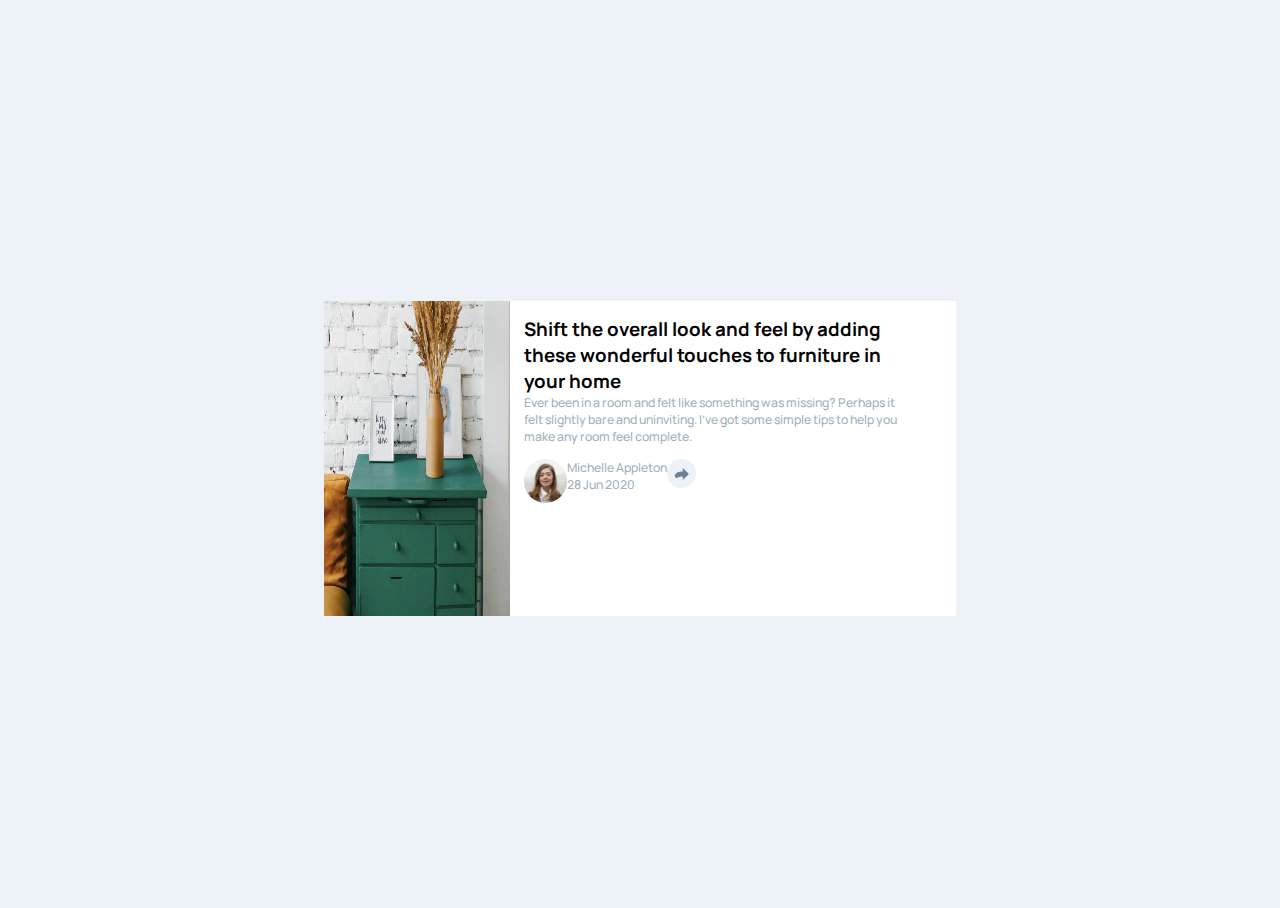
==== article-preview-component-master/index.html @ 0a891688 "initial setup and alot of styling for desktop" ====
<!DOCTYPE html>
<html lang="en">
<head>
  <meta charset="UTF-8">
  <meta name="viewport" content="width=device-width, initial-scale=1.0"> <!-- displays site properly based on user's device -->

  <link rel="icon" type="image/png" sizes="32x32" href="./images/favicon-32x32.png">
  <link rel="stylesheet" href="./index.css"/>
  <link rel="preconnect" href="https://fonts.gstatic.com">
  <link href="https://fonts.googleapis.com/css2?family=Manrope:wght@500;700&display=swap" rel="stylesheet">

  <title>Frontend Mentor | Article preview component</title>

  <!-- Feel free to remove these styles or customise in your own stylesheet 👍 -->
  <style>
    .attribution { font-size: 11px; text-align: center; }
    .attribution a { color: hsl(228, 45%, 44%); }
  </style>
</head>
<body>

  <main>
    <div class="container">
      <div class="drawers-container">
        <img id="drawers" src="./images/drawers.jpg"/>
      </div>
      <div class="content">
        <div class="content-data">
          <h2>Shift the overall look and feel by adding these wonderful 
            touches to furniture in your home</h2>
          <p>Ever been in a room and felt like something was missing? Perhaps 
            it felt slightly bare and uninviting. I’ve got some simple tips 
            to help you make any room feel complete.</p>
          <div class="meta">
            <img id="avatar-image" src="./images/avatar-michelle.jpg"/>
            <div class="avatar-info">
              <p>Michelle Appleton</p>
              <p>28 Jun 2020</p>
            </div>
            <img id="share" src="./images/icon-share.svg"/>
          </div>
        </div>
      </div>
    </div>
  </main>
  
  <!-- <div class="attribution">
    Challenge by <a href="https://www.frontendmentor.io?ref=challenge" target="_blank">Frontend Mentor</a>. 
    Coded by <a href="#">Your Name Here</a>.
  </div> -->
</body>
</html>
---- article-preview-component-master/index.css ----
html{
    font-family: 'Manrope';
    font-size: 0.9rem;
    background-color: hsl(210, 46%, 95%);
    height:100%;
}

body{
    height:100%;
}

main{
    display: flex;
    align-items: center;
    justify-content: center;
    height:100%;
}

.container{
    display: flex;
    flex-direction: row;
    align-items: center;
    justify-content: center;
    height:35%;
    width:50%;
    background-color: white;
}

.drawers-container{
    height:100%;
}

#drawers{
    width:100%;
    height:100%;
}

.content{
    display: flex;
    flex-direction: column;
    margin-left:1em;
    height:100%;
}

.content-data{
    width:90%;
}

.content-data h2{
    margin-bottom: 0;
    padding-bottom: 0;
    font-size: 1.3rem;
}

.content-data p{
    padding:0;
    margin:0;
    font-weight:500;
    font-size:0.85rem;
    color:hsl(212, 23%, 69%);
}

.meta{
    display: flex;
    flex-direction: row;
    margin-top:1em;
}

.avatar-info{
    display: flex;
    flex-direction: column;
}

.avatar-info p{
    margin:0;
    padding: 0;
}

#avatar-image{
    border-radius: 50%;
    width:3em;
    height:3em;
}

#share{
    width:1em;
    height:1em;
    padding:0.5em;
    background-color: hsl(210, 46%, 95%);
    border-radius: 50%;
    object-fit: contain;
}
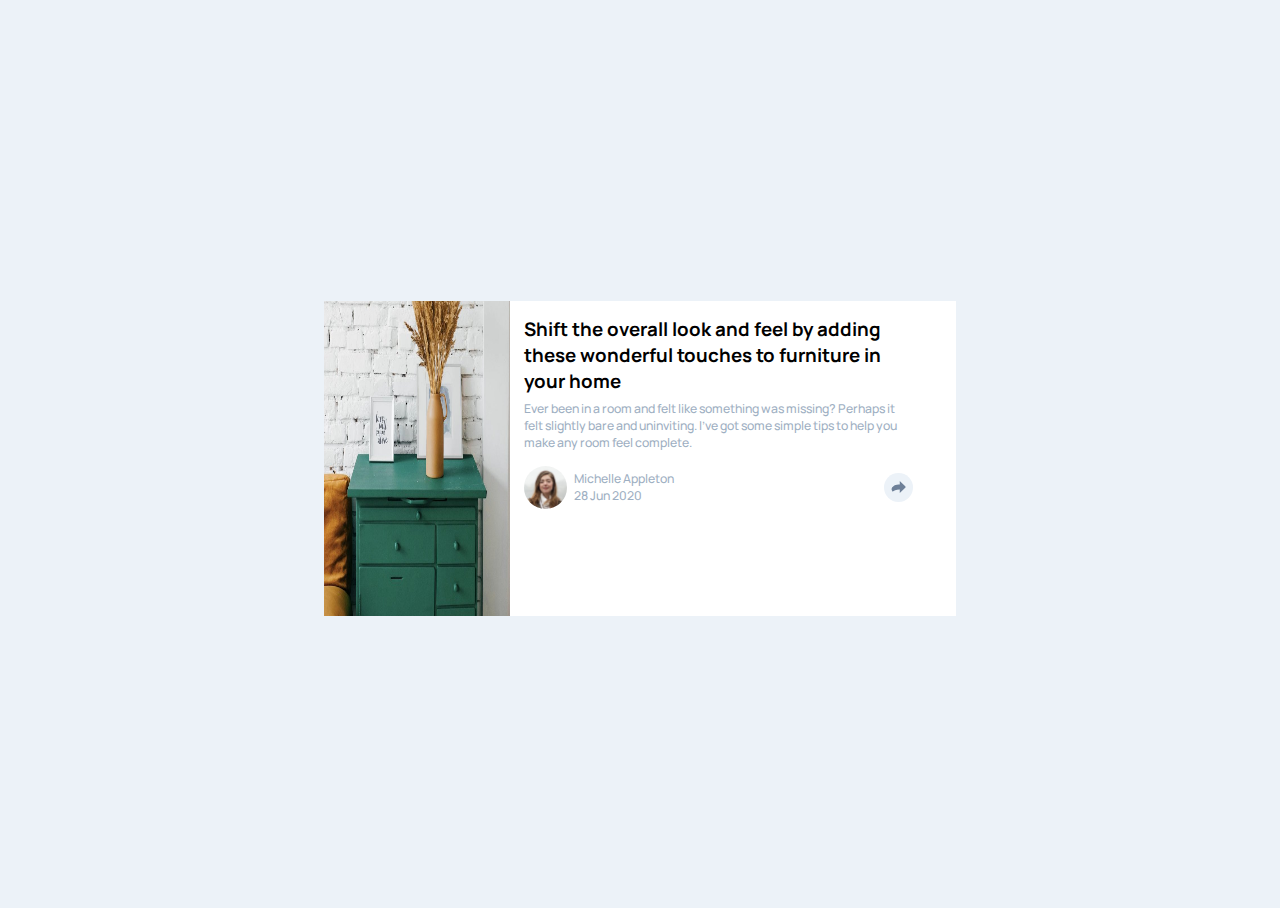
==== commit ec066b94: "some fixing to avatar card info" ====
--- a/article-preview-component-master/index.html
+++ b/article-preview-component-master/index.html
@@ -32,10 +32,12 @@
             it felt slightly bare and uninviting. I’ve got some simple tips 
             to help you make any room feel complete.</p>
           <div class="meta">
-            <img id="avatar-image" src="./images/avatar-michelle.jpg"/>
-            <div class="avatar-info">
-              <p>Michelle Appleton</p>
-              <p>28 Jun 2020</p>
+            <div class="avatar-meta">
+              <img id="avatar-image" src="./images/avatar-michelle.jpg"/>
+              <div class="avatar-info">
+                <p>Michelle Appleton</p>
+                <p>28 Jun 2020</p>
+              </div>
             </div>
             <img id="share" src="./images/icon-share.svg"/>
           </div>
--- a/article-preview-component-master/index.css
+++ b/article-preview-component-master/index.css
@@ -55,6 +55,7 @@
 .content-data p{
     padding:0;
     margin:0;
+    margin-top:0.5em;
     font-weight:500;
     font-size:0.85rem;
     color:hsl(212, 23%, 69%);
@@ -64,11 +65,20 @@
     display: flex;
     flex-direction: row;
     margin-top:1em;
+    justify-content: space-between;
+    align-items: center;
+}
+
+.avatar-meta{
+    display: flex;
+    flex-direction: row;
+    align-items: center;
 }
 
 .avatar-info{
     display: flex;
     flex-direction: column;
+    margin-left:0.5em;
 }
 
 .avatar-info p{
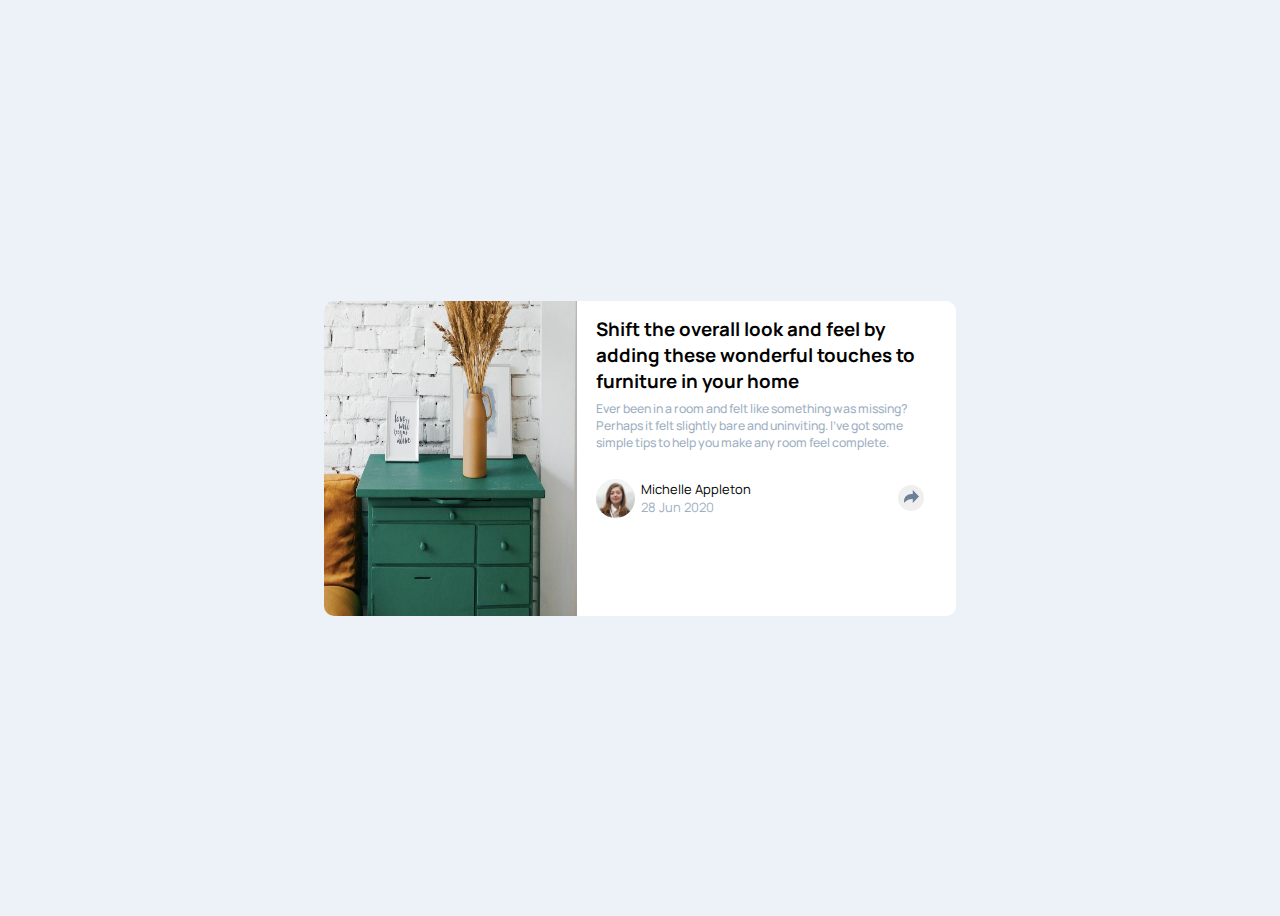
==== commit cf4c86a4: "major changes to styling which led to more responsitivity in desktop" ====
--- a/article-preview-component-master/index.html
+++ b/article-preview-component-master/index.html
@@ -1,54 +1,71 @@
 <!DOCTYPE html>
 <html lang="en">
-<head>
-  <meta charset="UTF-8">
-  <meta name="viewport" content="width=device-width, initial-scale=1.0"> <!-- displays site properly based on user's device -->
+  <head>
+    <meta charset="UTF-8" />
+    <meta name="viewport" content="width=device-width, initial-scale=1.0" />
+    <!-- displays site properly based on user's device -->
 
-  <link rel="icon" type="image/png" sizes="32x32" href="./images/favicon-32x32.png">
-  <link rel="stylesheet" href="./index.css"/>
-  <link rel="preconnect" href="https://fonts.gstatic.com">
-  <link href="https://fonts.googleapis.com/css2?family=Manrope:wght@500;700&display=swap" rel="stylesheet">
+    <link
+      rel="icon"
+      type="image/png"
+      sizes="32x32"
+      href="./images/favicon-32x32.png"
+    />
+    <link rel="stylesheet" href="./index.css" />
+    <link rel="preconnect" href="https://fonts.gstatic.com" />
+    <link
+      href="https://fonts.googleapis.com/css2?family=Manrope:wght@500;700&display=swap"
+      rel="stylesheet"
+    />
 
-  <title>Frontend Mentor | Article preview component</title>
+    <title>Frontend Mentor | Article preview component</title>
 
-  <!-- Feel free to remove these styles or customise in your own stylesheet 👍 -->
-  <style>
-    .attribution { font-size: 11px; text-align: center; }
-    .attribution a { color: hsl(228, 45%, 44%); }
-  </style>
-</head>
-<body>
-
-  <main>
+    <!-- Feel free to remove these styles or customise in your own stylesheet 👍 -->
+    <style>
+      .attribution {
+        font-size: 11px;
+        text-align: center;
+      }
+      .attribution a {
+        color: hsl(228, 45%, 44%);
+      }
+    </style>
+  </head>
+  <body>
     <div class="container">
-      <div class="drawers-container">
-        <img id="drawers" src="./images/drawers.jpg"/>
-      </div>
-      <div class="content">
-        <div class="content-data">
-          <h2>Shift the overall look and feel by adding these wonderful 
-            touches to furniture in your home</h2>
-          <p>Ever been in a room and felt like something was missing? Perhaps 
-            it felt slightly bare and uninviting. I’ve got some simple tips 
-            to help you make any room feel complete.</p>
+      <img id="drawers" src="./images/drawers.jpg" />
+      <div class="content-container">
+        <div class="content">
+          <h2 class="heading">
+            Shift the overall look and feel by adding these wonderful touches to
+            furniture in your home
+          </h2>
+          <p class="subtext">
+            Ever been in a room and felt like something was missing? Perhaps it
+            felt slightly bare and uninviting. I’ve got some simple tips to help
+            you make any room feel complete.
+          </p>
+  
           <div class="meta">
             <div class="avatar-meta">
-              <img id="avatar-image" src="./images/avatar-michelle.jpg"/>
+              <img id="avatar-image" src="./images/avatar-michelle.jpg" />
               <div class="avatar-info">
-                <p>Michelle Appleton</p>
+                <p><span>Michelle Appleton</span></p>
                 <p>28 Jun 2020</p>
               </div>
             </div>
-            <img id="share" src="./images/icon-share.svg"/>
+            <button class="button">
+              <img src="images/icon-share.svg" alt="" color="white" />
+            </button>
           </div>
         </div>
+
       </div>
     </div>
-  </main>
-  
-  <!-- <div class="attribution">
+
+    <!-- <div class="attribution">
     Challenge by <a href="https://www.frontendmentor.io?ref=challenge" target="_blank">Frontend Mentor</a>. 
     Coded by <a href="#">Your Name Here</a>.
   </div> -->
-</body>
-</html>+  </body>
+</html>
--- a/article-preview-component-master/index.css
+++ b/article-preview-component-master/index.css
@@ -1,58 +1,53 @@
-html{
+*{
     font-family: 'Manrope';
     font-size: 0.9rem;
+}
+
+
+body{
+    height:100vh;
     background-color: hsl(210, 46%, 95%);
+    display: flex;
+    justify-content: center;
+    align-items: center;
+}
+
+
+.container{
+    display: flex;
+    width:50%;
+    min-height: 35%;
+    background-color: white;
+    border-radius: 10px;
+}
+
+
+#drawers{
+    width:40%;
+    border-radius: 10px 0px 0px 10px;
+}
+
+.content-container{
+    display: flex;
+    flex-direction: column;
+    justify-content: center;
+    align-items: center;
+    width:60%;
+    
+}
+
+.content{
+    width:90%;
     height:100%;
 }
 
-body{
-    height:100%;
-}
-
-main{
-    display: flex;
-    align-items: center;
-    justify-content: center;
-    height:100%;
-}
-
-.container{
-    display: flex;
-    flex-direction: row;
-    align-items: center;
-    justify-content: center;
-    height:35%;
-    width:50%;
-    background-color: white;
-}
-
-.drawers-container{
-    height:100%;
-}
-
-#drawers{
-    width:100%;
-    height:100%;
-}
-
-.content{
-    display: flex;
-    flex-direction: column;
-    margin-left:1em;
-    height:100%;
-}
-
-.content-data{
-    width:90%;
-}
-
-.content-data h2{
+.heading{
     margin-bottom: 0;
     padding-bottom: 0;
     font-size: 1.3rem;
 }
 
-.content-data p{
+.subtext{
     padding:0;
     margin:0;
     margin-top:0.5em;
@@ -64,9 +59,9 @@
 .meta{
     display: flex;
     flex-direction: row;
-    margin-top:1em;
     justify-content: space-between;
     align-items: center;
+    height:30%;
 }
 
 .avatar-meta{
@@ -84,6 +79,11 @@
 .avatar-info p{
     margin:0;
     padding: 0;
+    color:hsl(212, 23%, 69%);
+}
+
+.avatar-info span{
+    color:black
 }
 
 #avatar-image{
@@ -92,11 +92,23 @@
     height:3em;
 }
 
+.button{
+    border:0;
+    border-radius: 50%;
+    width:2em;
+    height:2em;
+    margin-right:1em;
+}
+
 #share{
-    width:1em;
-    height:1em;
+    width:10em;
+    height:10em;
     padding:0.5em;
-    background-color: hsl(210, 46%, 95%);
     border-radius: 50%;
     object-fit: contain;
-}+    background-image: url("./images/icon-share.svg");
+    /* background-image: url('./images/icon-share.svg'); */
+    background-color: hsl(210, 46%, 95%);
+}
+
+
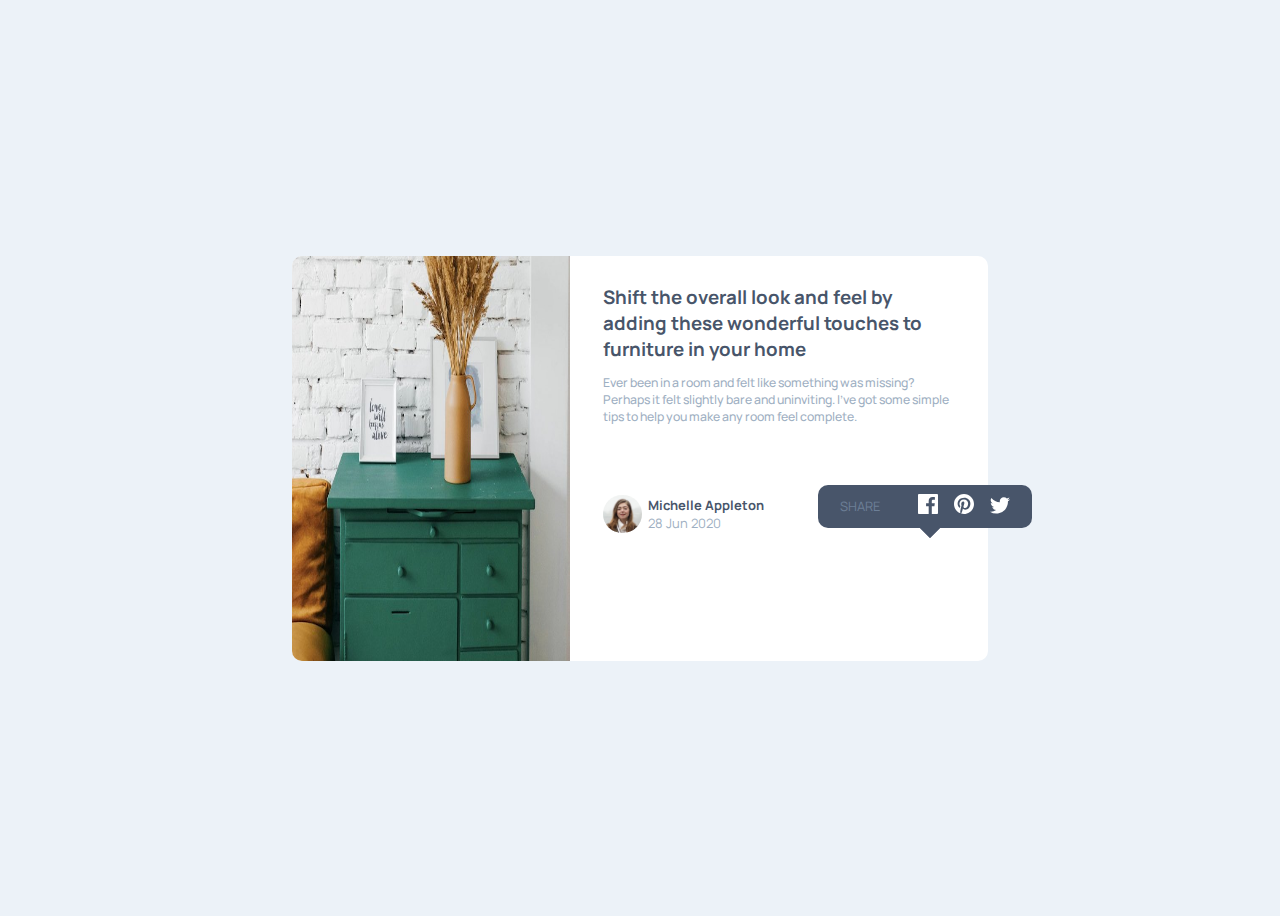
==== commit 738ea5f7: "static tooltip" ====
--- a/article-preview-component-master/index.html
+++ b/article-preview-component-master/index.html
@@ -57,6 +57,14 @@
             <button class="button">
               <img src="images/icon-share.svg" alt="" color="white" />
             </button>
+            <div class="tooltip">
+              <span>SHARE</span>
+              <div class="socialMedia-links">
+                <img src="./images/icon-facebook.svg" alt="facebook icon">
+                <img src="./images/icon-pinterest.svg" alt="pinterest icon">
+                <img src="./images/icon-twitter.svg" alt="twitter icon">
+              </div>
+            </div>
           </div>
         </div>
 
--- a/article-preview-component-master/index.css
+++ b/article-preview-component-master/index.css
@@ -15,8 +15,9 @@
 
 .container{
     display: flex;
-    width:50%;
-    min-height: 35%;
+    width:55%;
+    min-width:50%;
+    min-height: 45%;
     background-color: white;
     border-radius: 10px;
 }
@@ -24,6 +25,8 @@
 
 #drawers{
     width:40%;
+    /* object-fit: contain;
+    height:100%; */
     border-radius: 10px 0px 0px 10px;
 }
 
@@ -33,7 +36,8 @@
     justify-content: center;
     align-items: center;
     width:60%;
-    
+    position: relative;
+    margin: 1em;;
 }
 
 .content{
@@ -45,12 +49,13 @@
     margin-bottom: 0;
     padding-bottom: 0;
     font-size: 1.3rem;
+    color:hsl(217, 19%, 35%)
 }
 
 .subtext{
     padding:0;
     margin:0;
-    margin-top:0.5em;
+    margin-top:1em;
     font-weight:500;
     font-size:0.85rem;
     color:hsl(212, 23%, 69%);
@@ -61,7 +66,8 @@
     flex-direction: row;
     justify-content: space-between;
     align-items: center;
-    height:30%;
+    height:40%;
+    margin-top:1em;
 }
 
 .avatar-meta{
@@ -83,7 +89,8 @@
 }
 
 .avatar-info span{
-    color:black
+    color:hsl(217, 19%, 35%);
+    font-weight: 700;
 }
 
 #avatar-image{
@@ -98,17 +105,44 @@
     width:2em;
     height:2em;
     margin-right:1em;
-}
-
-#share{
-    width:10em;
-    height:10em;
-    padding:0.5em;
-    border-radius: 50%;
-    object-fit: contain;
-    background-image: url("./images/icon-share.svg");
-    /* background-image: url('./images/icon-share.svg'); */
+    cursor: pointer;
+    outline: none;
     background-color: hsl(210, 46%, 95%);
 }
 
+.tooltip{
+    display: flex;
+    align-items: center;
+    justify-content: space-around;
+    color:white;
+    position: absolute;
+    background-color: hsl(217, 19%, 35%);
+    padding:0.75em;
+    width:15em;
+    border-radius: 10px;
+    top:57%;
+    left: 60%;
+}
 
+.tooltip ::after {
+    content: " ";
+    position: absolute;
+    top: 100%; /* At the bottom of the tooltip */
+    left: 50%;
+    margin-left: -5px;
+    border-width: 10px;
+    border-style: solid;
+    border-color: hsl(217, 19%, 35%) transparent transparent transparent;
+  }
+
+
+.tooltip span{
+    color:hsl(214, 17%, 51%)
+}
+
+.tooltip .socialMedia-links img{
+    margin-left: 1em;
+}
+
+
+
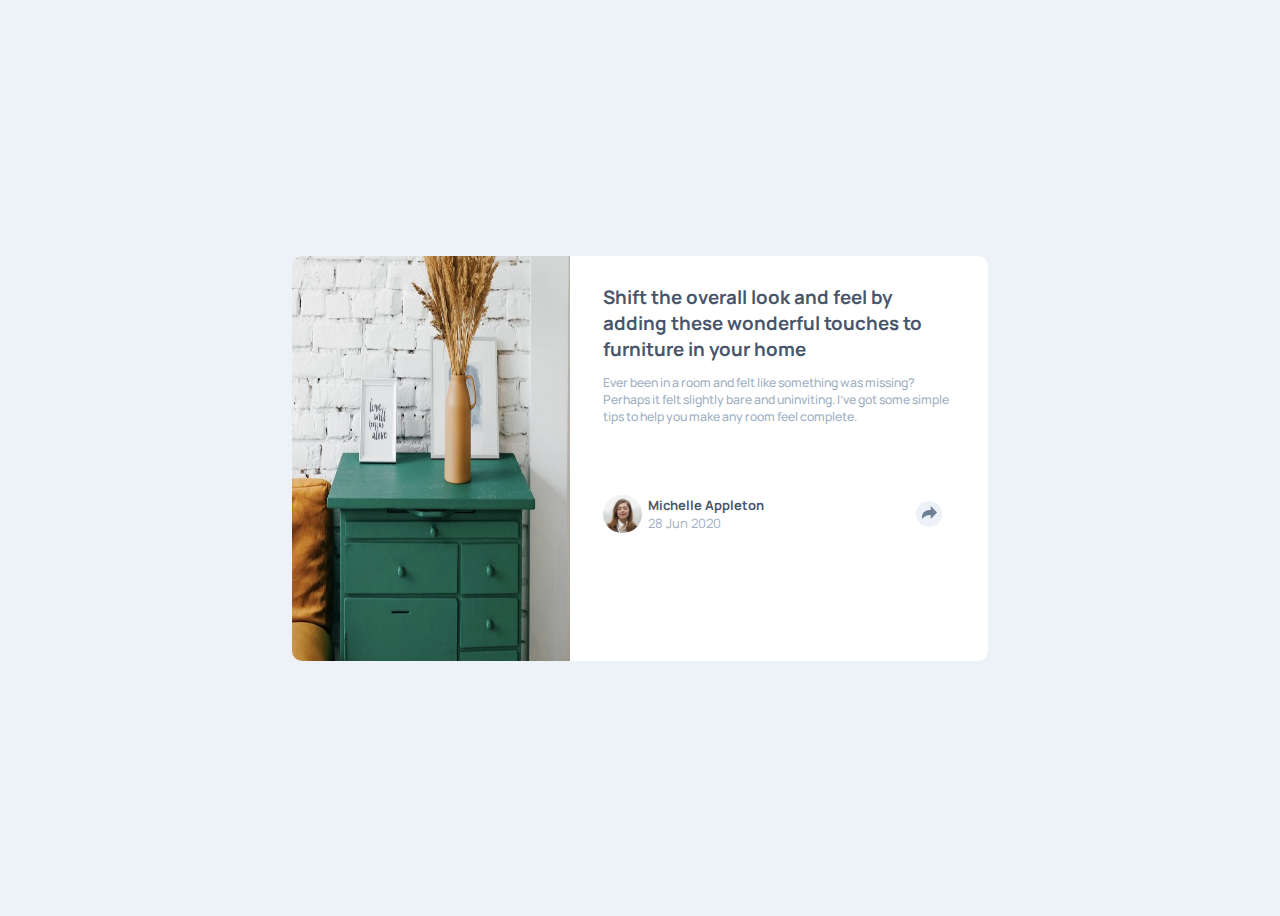
==== commit 14478899: "add javascript to make tooltip appear on click" ====
--- a/article-preview-component-master/index.html
+++ b/article-preview-component-master/index.html
@@ -54,10 +54,10 @@
                 <p>28 Jun 2020</p>
               </div>
             </div>
-            <button class="button">
+            <button id="button">
               <img src="images/icon-share.svg" alt="" color="white" />
             </button>
-            <div class="tooltip">
+            <div id="tooltip">
               <span>SHARE</span>
               <div class="socialMedia-links">
                 <img src="./images/icon-facebook.svg" alt="facebook icon">
@@ -75,5 +75,6 @@
     Challenge by <a href="https://www.frontendmentor.io?ref=challenge" target="_blank">Frontend Mentor</a>. 
     Coded by <a href="#">Your Name Here</a>.
   </div> -->
+  <script type="text/javascript" src="./index.js" defer></script>
   </body>
 </html>
--- a/article-preview-component-master/index.css
+++ b/article-preview-component-master/index.css
@@ -99,7 +99,7 @@
     height:3em;
 }
 
-.button{
+#button{
     border:0;
     border-radius: 50%;
     width:2em;
@@ -110,8 +110,8 @@
     background-color: hsl(210, 46%, 95%);
 }
 
-.tooltip{
-    display: flex;
+#tooltip{
+    display: none;
     align-items: center;
     justify-content: space-around;
     color:white;
@@ -124,7 +124,7 @@
     left: 60%;
 }
 
-.tooltip ::after {
+#tooltip ::after {
     content: " ";
     position: absolute;
     top: 100%; /* At the bottom of the tooltip */
@@ -136,11 +136,11 @@
   }
 
 
-.tooltip span{
+#tooltip span{
     color:hsl(214, 17%, 51%)
 }
 
-.tooltip .socialMedia-links img{
+#tooltip .socialMedia-links img{
     margin-left: 1em;
 }
 
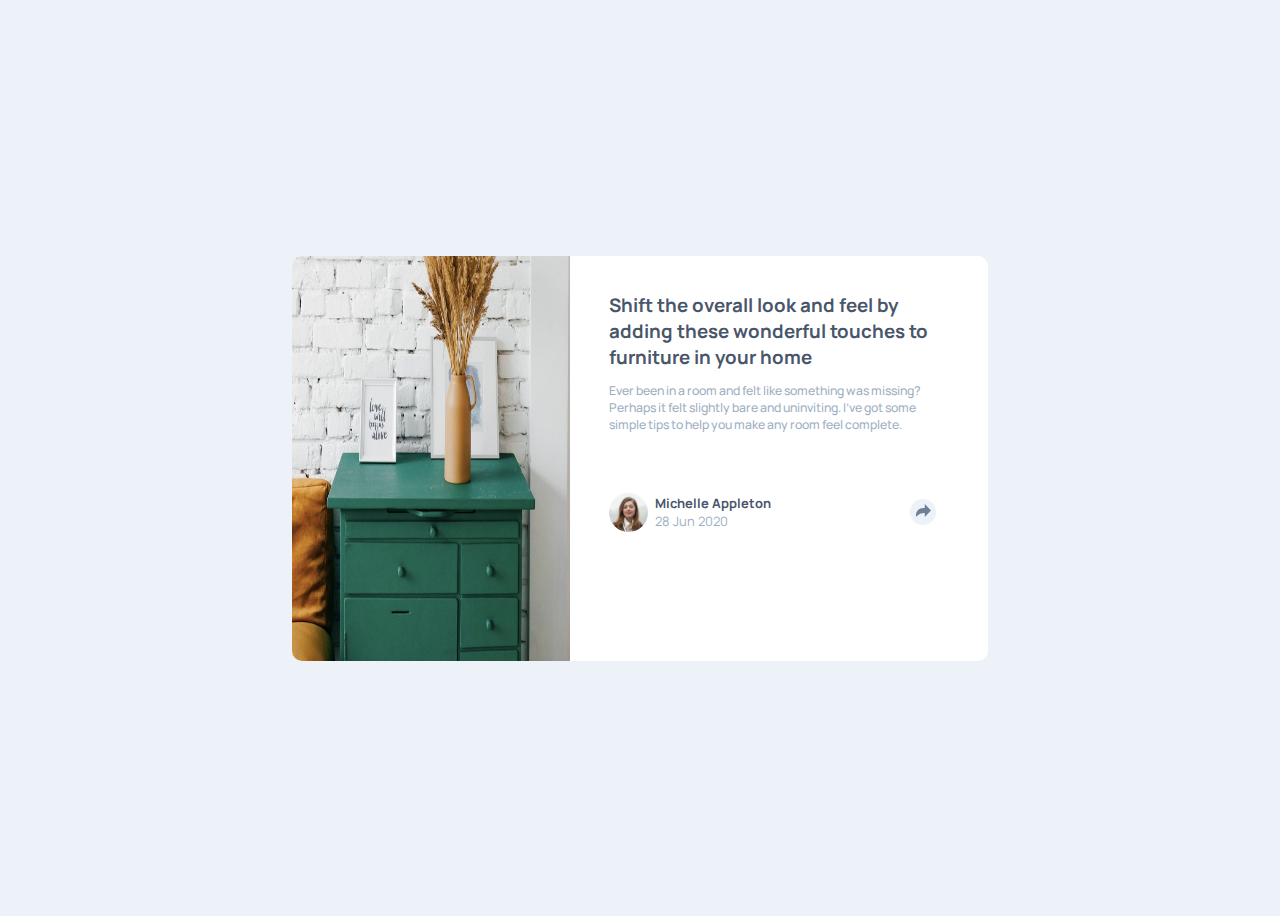
==== commit d878f3b4: "some fixes to responsitivity" ====
--- a/article-preview-component-master/index.html
+++ b/article-preview-component-master/index.html
@@ -33,7 +33,7 @@
   </head>
   <body>
     <div class="container">
-      <img id="drawers" src="./images/drawers.jpg" />
+      <img class="drawers" src="./images/drawers.jpg" />
       <div class="content-container">
         <div class="content">
           <h2 class="heading">
@@ -48,21 +48,23 @@
   
           <div class="meta">
             <div class="avatar-meta">
-              <img id="avatar-image" src="./images/avatar-michelle.jpg" />
+              <img class="avatar-image" src="./images/avatar-michelle.jpg" />
               <div class="avatar-info">
                 <p><span>Michelle Appleton</span></p>
                 <p>28 Jun 2020</p>
               </div>
             </div>
-            <button id="button">
-              <img src="images/icon-share.svg" alt="" color="white" />
-            </button>
-            <div id="tooltip">
-              <span>SHARE</span>
-              <div class="socialMedia-links">
-                <img src="./images/icon-facebook.svg" alt="facebook icon">
-                <img src="./images/icon-pinterest.svg" alt="pinterest icon">
-                <img src="./images/icon-twitter.svg" alt="twitter icon">
+            <div class="share-div">
+              <button class="button">
+                <img src="images/icon-share.svg" alt="" color="white" />
+              </button>
+              <div id="tooltip">
+                <span>SHARE</span>
+                <div class="socialMedia-links">
+                  <img src="./images/icon-facebook.svg" alt="facebook icon">
+                  <img src="./images/icon-pinterest.svg" alt="pinterest icon">
+                  <img src="./images/icon-twitter.svg" alt="twitter icon">
+                </div>
               </div>
             </div>
           </div>
--- a/article-preview-component-master/index.css
+++ b/article-preview-component-master/index.css
@@ -8,6 +8,7 @@
     height:100vh;
     background-color: hsl(210, 46%, 95%);
     display: flex;
+    flex-direction: column;
     justify-content: center;
     align-items: center;
 }
@@ -23,8 +24,8 @@
 }
 
 
-#drawers{
-    width:40%;
+.drawers{
+    width: 40%;
     /* object-fit: contain;
     height:100%; */
     border-radius: 10px 0px 0px 10px;
@@ -36,17 +37,17 @@
     justify-content: center;
     align-items: center;
     width:60%;
-    position: relative;
+    /* position: relative; */
     margin: 1em;;
 }
 
 .content{
-    width:90%;
+    padding:1.8em 2em;
     height:100%;
 }
 
 .heading{
-    margin-bottom: 0;
+    margin: 0;
     padding-bottom: 0;
     font-size: 1.3rem;
     color:hsl(217, 19%, 35%)
@@ -93,13 +94,17 @@
     font-weight: 700;
 }
 
-#avatar-image{
+.avatar-image{
     border-radius: 50%;
     width:3em;
     height:3em;
 }
 
-#button{
+.share-div{
+    position: relative;
+}
+
+.button{
     border:0;
     border-radius: 50%;
     width:2em;
@@ -120,14 +125,14 @@
     padding:0.75em;
     width:15em;
     border-radius: 10px;
-    top:57%;
-    left: 60%;
+    top:-5em; 
+    left: -7.5em;
 }
 
 #tooltip ::after {
     content: " ";
     position: absolute;
-    top: 100%; /* At the bottom of the tooltip */
+    top: 100%; 
     left: 50%;
     margin-left: -5px;
     border-width: 10px;
@@ -142,6 +147,7 @@
 
 #tooltip .socialMedia-links img{
     margin-left: 1em;
+    cursor: pointer;
 }
 
 
